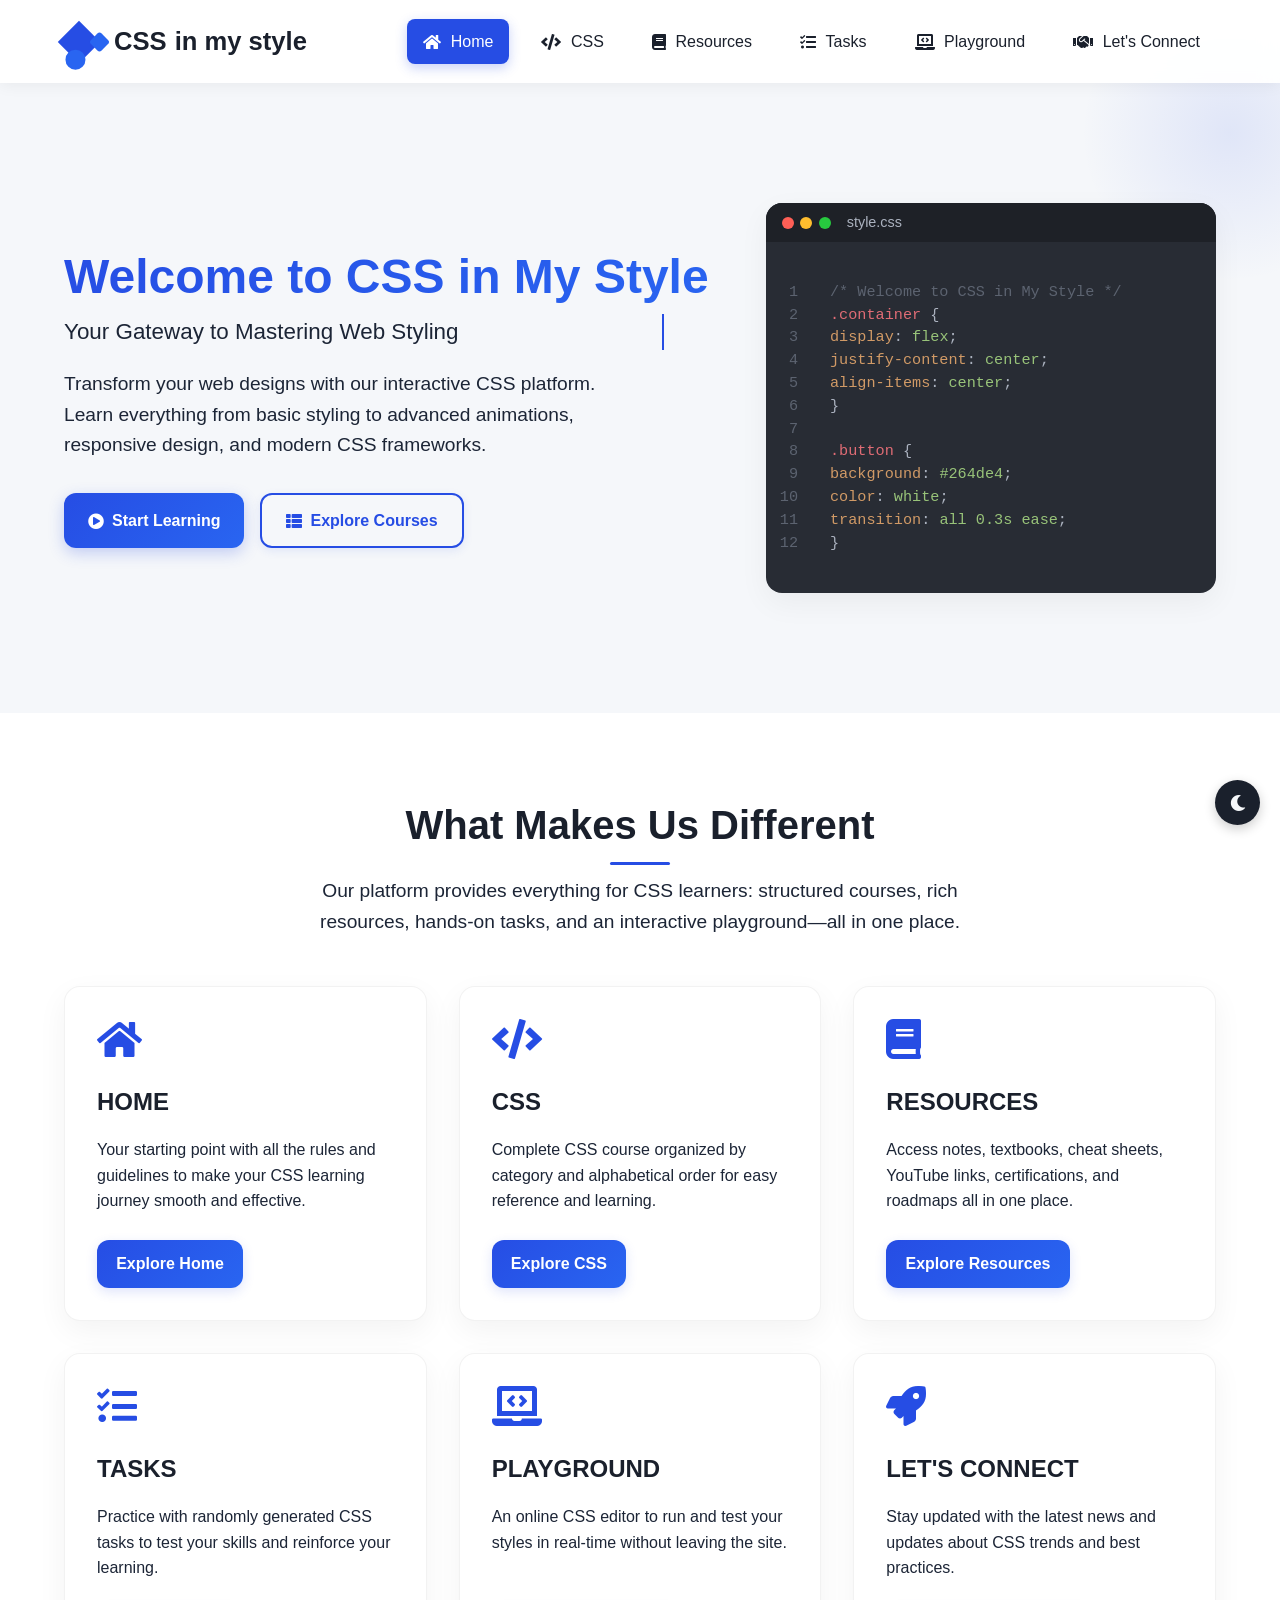
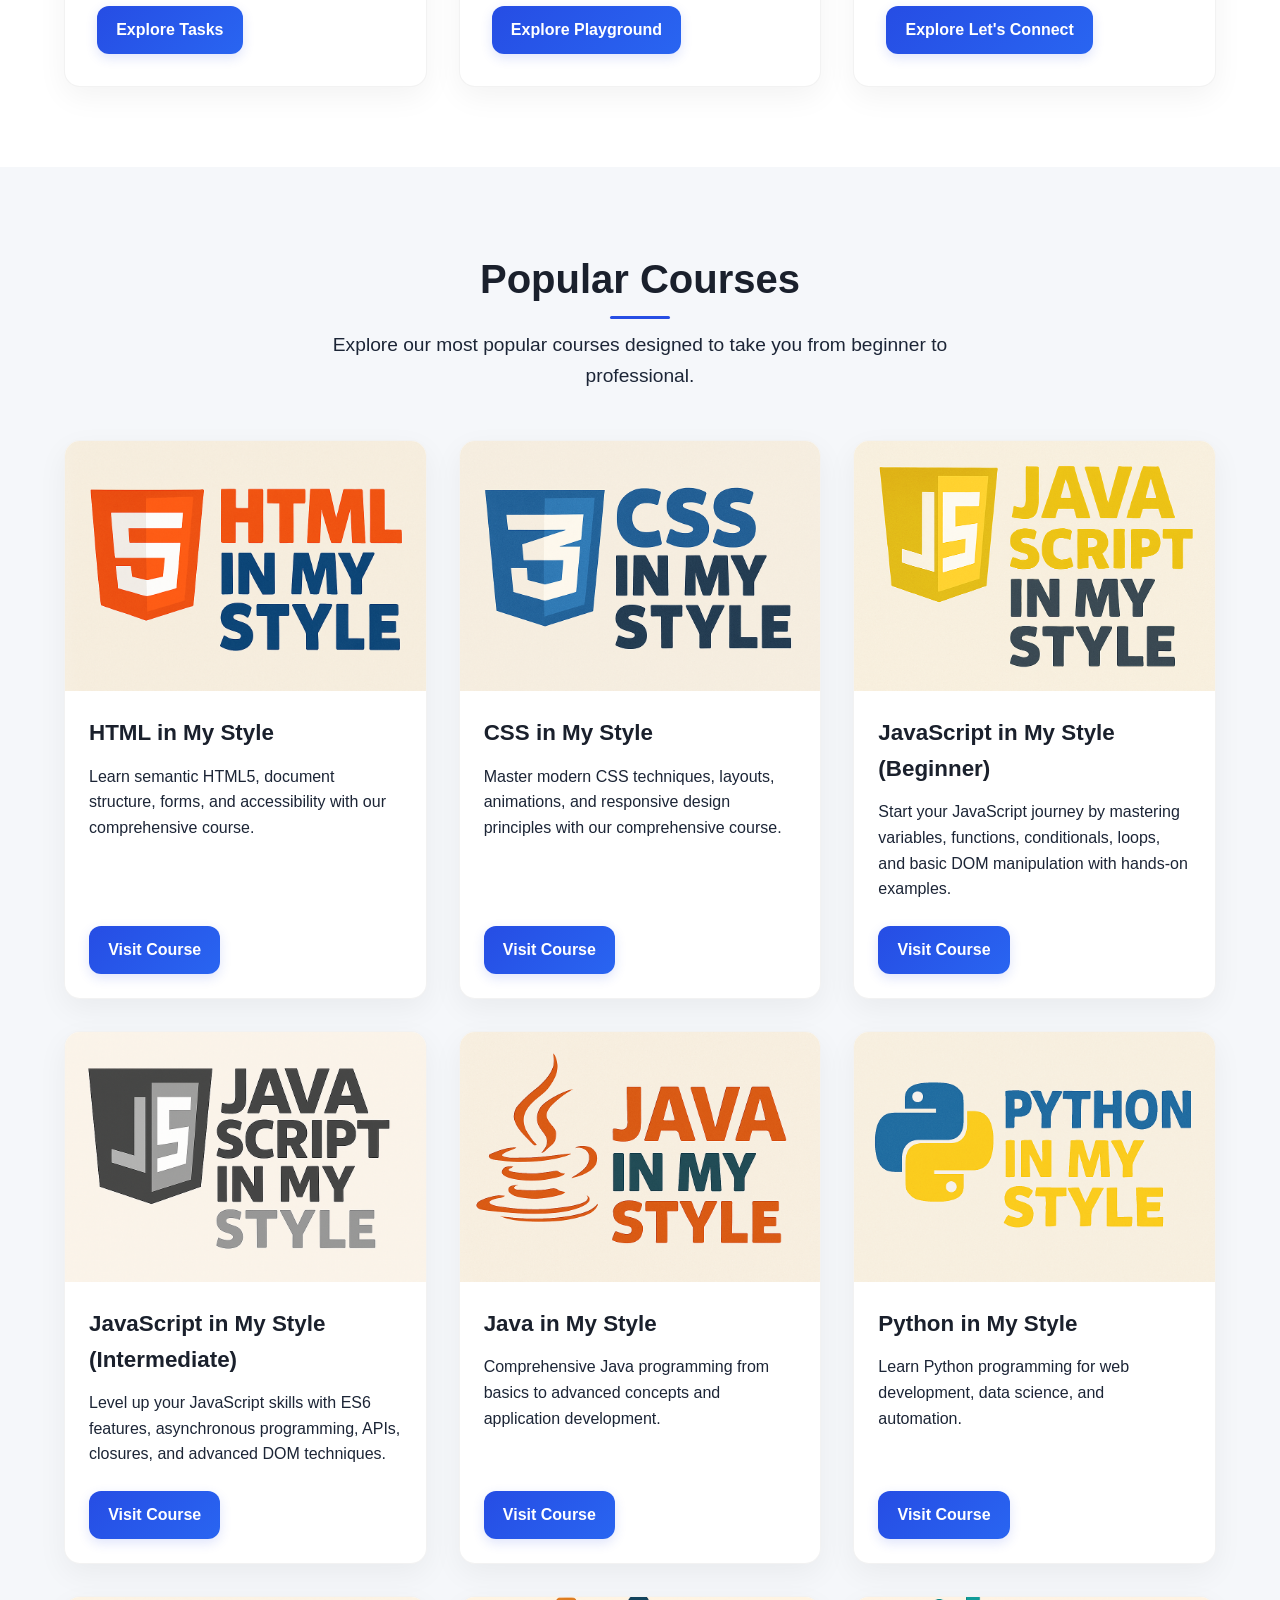
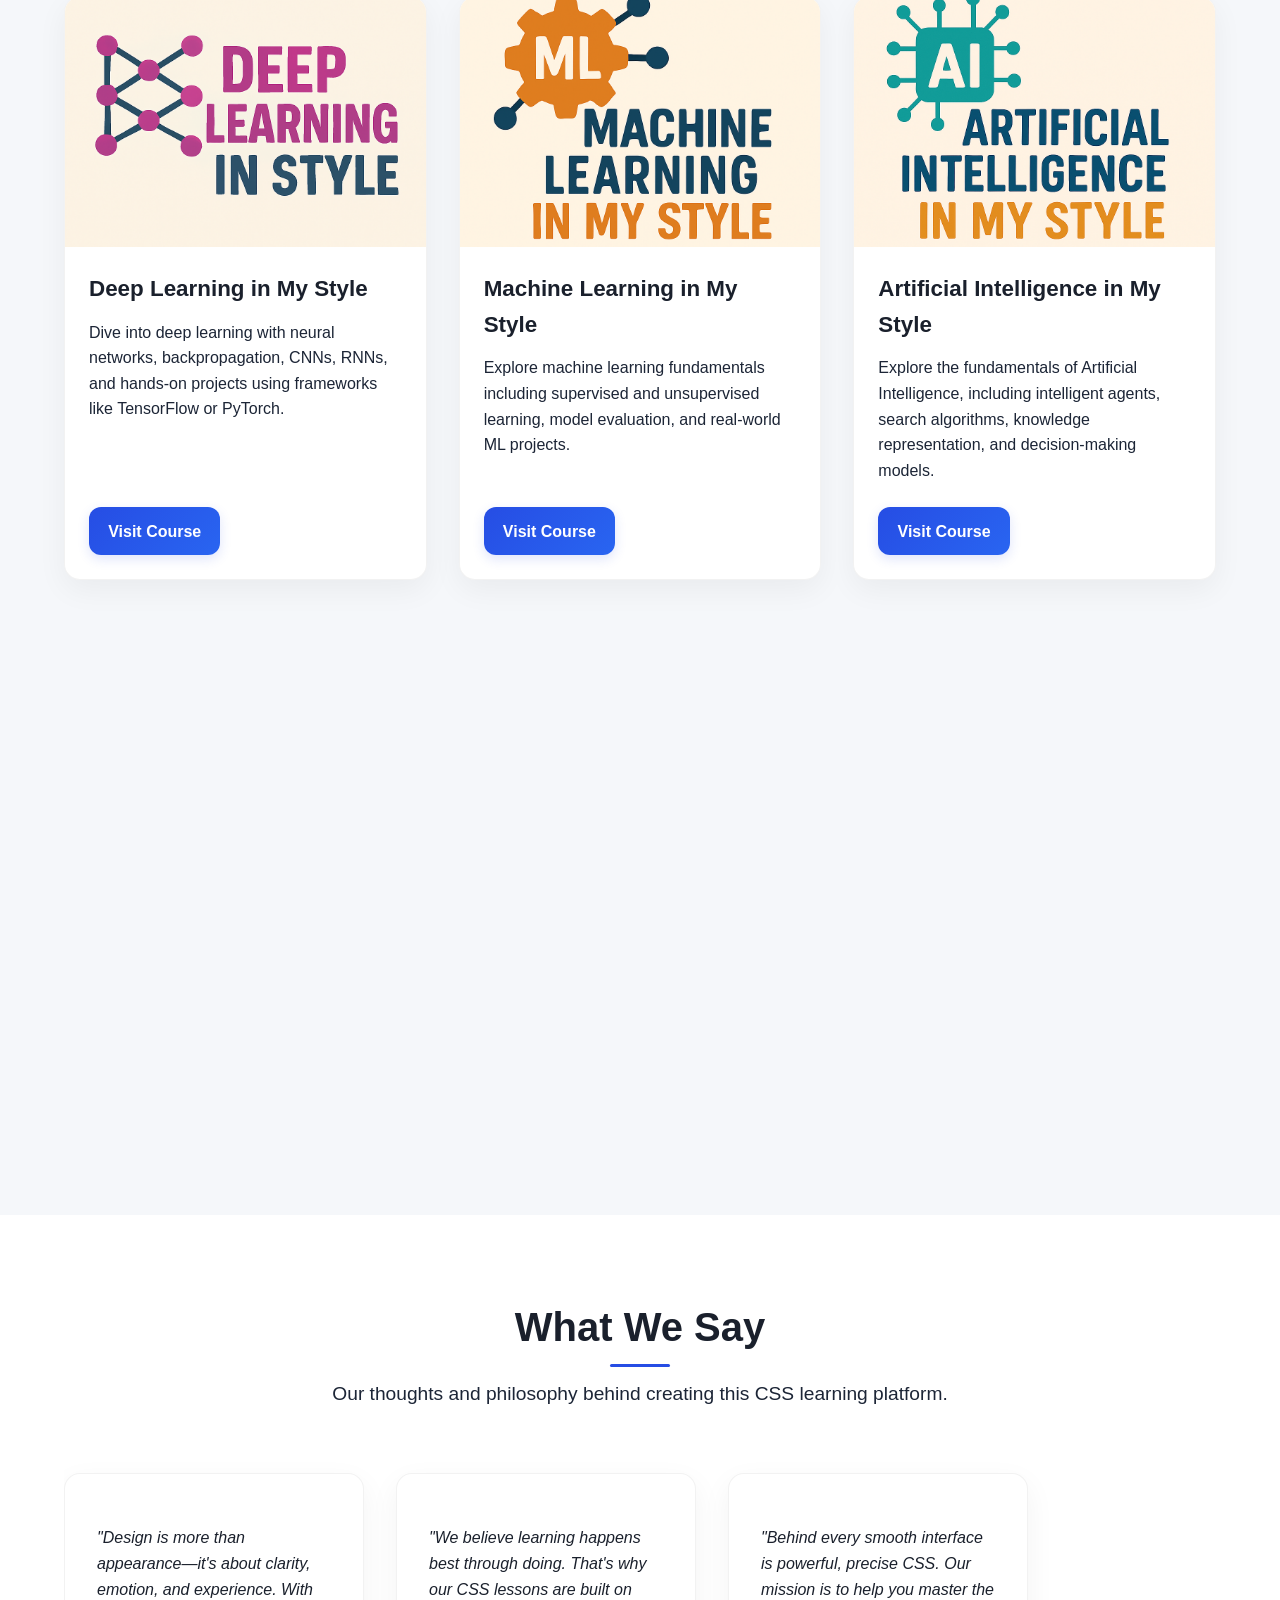
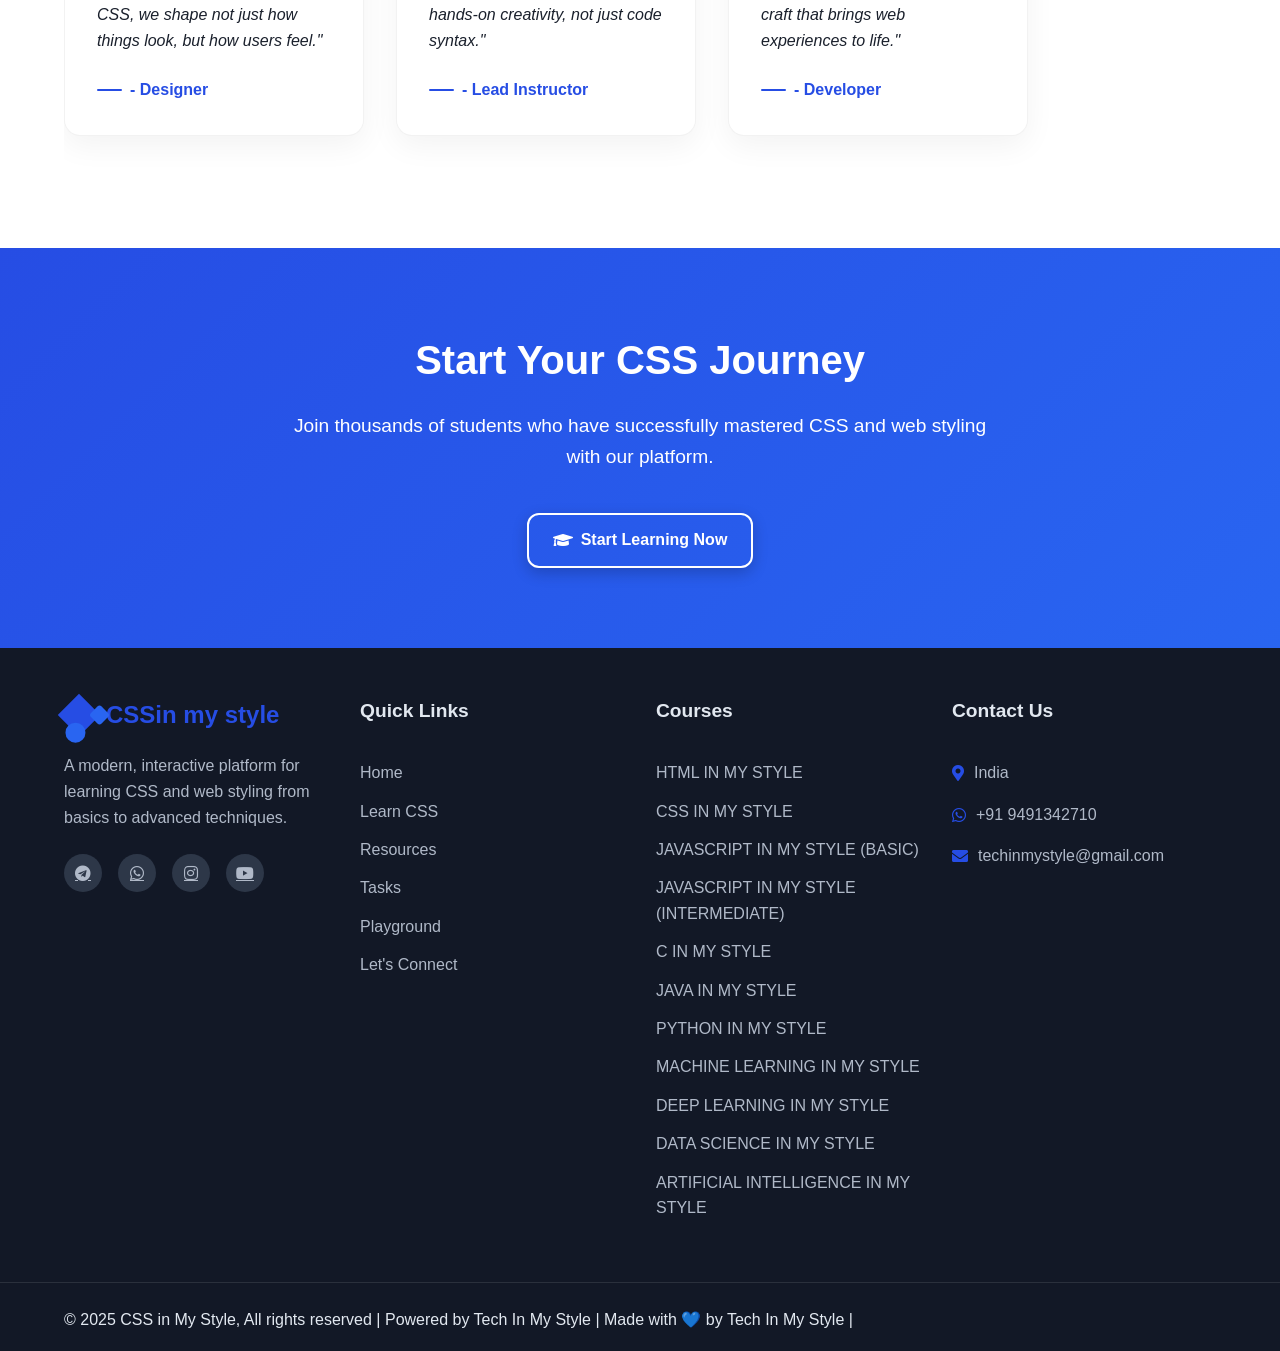
==== index.html @ c03f3cb4 "Add files via upload" ====
<!DOCTYPE html>
<html lang="en">
<head>
<meta charset="UTF-8">
<meta name="viewport" content="width=device-width, initial-scale=1.0">
<meta name="description" content="Learn CSS and web development with interactive courses and hands-on practice at CSS in My Style.">
<title>CSS in My Style</title>
<link rel="stylesheet" href="https://cdnjs.cloudflare.com/ajax/libs/font-awesome/5.15.4/css/all.min.css" integrity="sha512-1ycn6IcaQQ40/MKBW2W4Rhis/DbILU74C1vSrLJxCq57o941Ym01SwNsOMqvEBFlcgUa6xLiPY/NS5R+E6ztJQ==" crossorigin="anonymous" referrerpolicy="no-referrer">
<style>
/* CSS Variables */
:root {
--primary-color: #264de4;
--primary-dark: #1a39b5;
--secondary-color: #2965f1;
--light-bg: #F5F7FA;
--dark-bg: #121826;
--secondary-light: #FFFFFF;
--secondary-dark: #1C2536;
--light-text: #E2E8F0;
--dark-text: #1A202C;
--card-light: #FFFFFF;
--card-dark: #1C2536;
--gradient-primary: linear-gradient(135deg, #264de4, #2965f1);
--box-shadow-light: 0 10px 30px rgba(0, 0, 0, 0.05);
--box-shadow-dark: 0 10px 30px rgba(0, 0, 0, 0.2);
--border-radius-sm: 8px;
--border-radius-md: 12px;
--border-radius-lg: 16px;
--transition-fast: all 0.3s ease;
--transition-medium: all 0.5s ease;
}

* {
margin: 0;
padding: 0;
box-sizing: border-box;
}

html {
width: 100%;
overflow-x: hidden;
}

body {
font-family: 'Segoe UI', Tahoma, Geneva, Verdana, sans-serif;
margin: 0;
padding: 0;
background-color: var(--light-bg);
color: var(--dark-text);
transition: var(--transition-fast);
line-height: 1.6;
scroll-behavior: smooth;
min-width: 320px;
width: 100%;
max-width: 100vw;
overflow-x: hidden;
}

body.dark-theme {
background-color: var(--dark-bg);
color: var(--light-text);
}

/* Header Styles */
header {
background-color: rgba(255, 255, 255, 0.95);
backdrop-filter: blur(10px);
box-shadow: 0 2px 15px rgba(0, 0, 0, 0.06);
position: sticky;
top: 0;
z-index: 1000;
transition: var(--transition-fast);
width: 100%;
max-width: 100vw;
}

.dark-theme header {
background-color: rgba(18, 24, 38, 0.95);
box-shadow: 0 2px 15px rgba(0, 0, 0, 0.2);
}

.header-container {
display: flex;
justify-content: space-between;
align-items: center;
padding: 1.2rem 5%;
max-width: 1400px;
margin: 0 auto;
width: 100%;
box-sizing: border-box;
}

.logo {
display: flex;
align-items: center;
text-decoration: none;
color: var(--primary-color);
font-weight: bold;
font-size: 1.6rem;
transition: var(--transition-fast);
}

.logo:hover {
transform: scale(1.05);
}

.logo span {
margin-left: 0.5rem;
color: var(--dark-text);
transition: var(--transition-fast);
}

.dark-theme .logo span {
color: var(--light-text);
}

nav ul {
display: flex;
list-style: none;
margin: 0;
padding: 0;
gap: 1rem;
}

nav li a {
text-decoration: none;
color: var(--dark-text);
font-weight: 500;
padding: 0.6rem 1rem;
border-radius: var(--border-radius-sm);
transition: var(--transition-fast);
display: flex;
align-items: center;
gap: 0.6rem;
position: relative;
overflow: hidden;
}

nav li a::after {
content: '';
position: absolute;
bottom: 0;
left: 50%;
width: 0;
height: 2px;
background-color: var(--primary-color);
transition: var(--transition-fast);
transform: translateX(-50%);
}

.dark-theme nav li a {
color: var(--light-text);
}

nav li a:hover {
background-color: rgba(38, 77, 228, 0.08);
color: var(--primary-color);
transform: translateY(-2px);
}

nav li a:hover::after {
width: 70%;
}

nav li a.active {
background-color: var(--primary-color);
color: white;
box-shadow: 0 4px 12px rgba(38, 77, 228, 0.25);
}

nav li a.active::after {
width: 0;
}

/* Main Content Styles */
.main-content {
max-width: 1400px;
margin: 0 auto;
padding: 0 5%;
width: 100%;
box-sizing: border-box;
}

/* Hero Section */
.hero-section {
display: flex;
align-items: center;
justify-content: space-between;
padding: 4rem 5%;
min-height: 70vh;
position: relative;
overflow: visible;
max-width: 1400px;
margin: 0 auto;
width: 100%;
box-sizing: border-box;
}

.hero-section::before {
content: '';
position: absolute;
width: 300px;
height: 300px;
border-radius: 50%;
background: radial-gradient(circle, rgba(38, 77, 228, 0.1), transparent 70%);
top: -100px;
right: -100px;
z-index: -1;
}

.hero-content {
flex: 1;
padding-right: 1.5rem;
animation: fadeInUp 1s ease-out;
}

@keyframes fadeInUp {
from { opacity: 0; transform: translateY(30px); }
to { opacity: 1; transform: translateY(0); }
}

.hero-title {
font-size: 3rem;
margin-bottom: 0.5rem;
background: var(--gradient-primary);
-webkit-background-clip: text;
background-clip: text;
color: transparent;
font-weight: 800;
line-height: 1.2;
position: relative;
}

.hero-subtitle {
font-size: 1.4rem;
color: var(--secondary-dark);
margin-bottom: 1.2rem;
animation: typing 2s steps(30, end), blink-caret 0.75s step-end infinite;
white-space: nowrap;
overflow: hidden;
border-right: 2px solid var(--primary-color);
max-width: 600px;
}

.dark-theme .hero-subtitle {
color: #B0B9C8;
}

@keyframes typing {
from { width: 0; }
to { width: 100%; }
}

@keyframes blink-caret {
from, to { border-color: transparent; }
50% { border-color: var(--primary-color); }
}

.hero-description {
font-size: 1.2rem;
margin-bottom: 2rem;
color: var(--secondary-dark);
max-width: 550px;
}

.dark-theme .hero-description {
color: #B0B9C8;
}

.hero-buttons {
display: flex;
gap: 1rem;
margin-top: 2rem;
}

.btn {
padding: 0.8rem 1.5rem;
border: none;
border-radius: var(--border-radius-md);
font-weight: 600;
cursor: pointer;
transition: var(--transition-fast);
text-decoration: none;
display: inline-flex;
align-items: center;
gap: 0.5rem;
position: relative;
overflow: hidden;
z-index: 1;
}

.btn::after {
content: '';
position: absolute;
top: 0;
left: -100%;
width: 100%;
height: 100%;
background-color: rgba(255, 255, 255, 0.2);
transition: var(--transition-fast);
z-index: -1;
}

.btn:hover::after {
left: 0;
}

.btn-primary {
background: var(--gradient-primary);
color: white;
box-shadow: 0 5px 15px rgba(38, 77, 228, 0.25);
}

.btn-primary:hover {
transform: translateY(-4px);
box-shadow: 0 8px 20px rgba(38, 77, 228, 0.35);
}

.btn-outline {
background-color: transparent;
border: 2px solid var(--primary-color);
color: var(--primary-color);
box-shadow: 0 3px 10px rgba(38, 77, 228, 0.1);
}

.btn-outline:hover {
background-color: var(--primary-color);
color: white;
transform: translateY(-4px);
box-shadow: 0 8px 20px rgba(38, 77, 228, 0.25);
}

.code-display {
flex: 1;
max-width: 450px;
background: #282C34;
border-radius: var(--border-radius-lg);
box-shadow: var(--box-shadow-light);
overflow: hidden;
position: relative;
transition: var(--transition-medium);
transform: translateX(20px);
opacity: 0;
}

.code-display.visible {
transform: translateX(0);
opacity: 1;
}

.dark-theme .code-display {
box-shadow: var(--box-shadow-dark);
}

.code-header {
background: #1E2127;
padding: 0.5rem 1rem;
display: flex;
align-items: center;
gap: 1rem;
}

.code-dots {
display: flex;
gap: 0.4rem;
}

.code-dot {
width: 12px;
height: 12px;
border-radius: 50%;
}

.code-dot.red { background: #FF5F56; }
.code-dot.yellow { background: #FFBD2E; }
.code-dot.green { background: #27C93F; }

.code-filename {
color: #ABB2BF;
font-size: 0.9rem;
}

.code-content {
padding: 1rem;
font-family: 'Fira Code', 'Courier New', monospace;
font-size: 0.95rem;
color: #ABB2BF;
white-space: pre-wrap;
line-height: 1.5;
position: relative;
overflow-x: auto;
}

.code-content .line-number {
position: absolute;
left: 0;
width: 2.5rem;
text-align: right;
color: #5C6370;
padding-right: 0.5rem;
user-select: none;
}

.code-content pre {
margin-left: 3rem;
padding: 0;
}

.code-keyword { color: #C678DD; }
.code-tag { color: #E06C75; }
.code-attribute { color: #D19A66; }
.code-string { color: #98C379; }
.code-comment { color: #5C6370; }

/* Features Section */
.features-section {
padding: 5rem 0;
background-color: var(--secondary-light);
transition: var(--transition-fast);
position: relative;
overflow: hidden;
width: 100%;
}

.dark-theme .features-section {
background-color: var(--secondary-dark);
}

.section-title {
text-align: center;
font-size: 2.5rem;
margin-bottom: 1rem;
color: var(--dark-text);
transition: var(--transition-fast);
position: relative;
}

.section-title::after {
content: '';
position: absolute;
bottom: -8px;
left: 50%;
transform: translateX(-50%);
width: 60px;
height: 3px;
background-color: var(--primary-color);
border-radius: 2px;
}

.dark-theme .section-title {
color: var(--light-text);
}

.section-subtitle {
text-align: center;
font-size: 1.2rem;
max-width: 700px;
margin: 1.2rem auto 3rem;
color: var(--secondary-dark);
transition: var(--transition-fast);
}

.dark-theme .section-subtitle {
color: #B0B9C8;
}

.features-grid {
display: grid;
grid-template-columns: repeat(auto-fit, minmax(280px, 1fr));
gap: 2rem;
margin-top: 2.5rem;
}

.feature-card {
background-color: var(--card-light);
border-radius: var(--border-radius-lg);
padding: 2rem;
box-shadow: var(--box-shadow-light);
transition: var(--transition-medium);
height: 100%;
display: flex;
flex-direction: column;
position: relative;
border: 1px solid rgba(0, 0, 0, 0.05);
}

.dark-theme .feature-card {
background-color: var(--card-dark);
box-shadow: var(--box-shadow-dark);
border: 1px solid rgba(255, 255, 255, 0.05);
}

.feature-card:hover {
transform: translateY(-10px);
box-shadow: 0 15px 35px rgba(0, 0, 0, 0.1);
}

.dark-theme .feature-card:hover {
box-shadow: 0 15px 35px rgba(0, 0, 0, 0.3);
}

.feature-icon {
font-size: 2.5rem;
color: var(--primary-color);
margin-bottom: 1.5rem;
transition: var(--transition-fast);
}

.feature-card:hover .feature-icon {
transform: scale(1.1);
}

.feature-title {
font-size: 1.5rem;
margin-bottom: 1rem;
color: var(--dark-text);
transition: var(--transition-fast);
}

.dark-theme .feature-title {
color: var(--light-text);
}

.feature-description {
color: var(--secondary-dark);
line-height: 1.6;
flex-grow: 1;
transition: var(--transition-fast);
}

.dark-theme .feature-description {
color: #B0B9C8;
}

/* Courses Section */
.courses-section {
padding: 5rem 0;
position: relative;
overflow: hidden;
width: 100%;
}

.courses-grid {
display: grid;
grid-template-columns: repeat(auto-fit, minmax(280px, 1fr));
gap: 2rem;
margin-top: 2.5rem;
}

.course-card {
background-color: var(--card-light);
border-radius: var(--border-radius-lg);
overflow: hidden;
box-shadow: var(--box-shadow-light);
transition: var(--transition-medium);
height: 100%;
display: flex;
flex-direction: column;
opacity: 0;
transform: translateY(20px);
border: 1px solid rgba(0, 0, 0, 0.05);
cursor: pointer;
position: relative;
}

.dark-theme .course-card {
background-color: var(--card-dark);
box-shadow: var(--box-shadow-dark);
border: 1px solid rgba(255, 255, 255, 0.05);
}

.course-card.animate {
animation: fadeUpIn 0.8s forwards;
}

@keyframes fadeUpIn {
to { opacity: 1; transform: translateY(0); }
}

.course-card:hover {
transform: translateY(-10px) scale(1.02);
box-shadow: 0 15px 35px rgba(0, 0, 0, 0.1);
}

.dark-theme .course-card:hover {
box-shadow: 0 15px 35px rgba(0, 0, 0, 0.3);
}

.course-image {
width: 100%;
height: 250px;
object-fit: cover;
transition: var(--transition-medium);
}

.course-card:hover .course-image {
transform: scale(1.05);
}

.course-content {
padding: 1.5rem;
flex-grow: 1;
display: flex;
flex-direction: column;
position: relative;
}

.course-title {
font-size: 1.4rem;
margin-bottom: 0.8rem;
color: var(--dark-text);
transition: var(--transition-fast);
}

.dark-theme .course-title {
color: var(--light-text);
}

.course-description {
color: var(--secondary-dark);
line-height: 1.6;
margin-bottom: 1.5rem;
flex-grow: 1;
transition: var(--transition-fast);
}

.dark-theme .course-description {
color: #B0B9C8;
}

.course-link {
align-self: flex-start;
margin-top: auto;
padding: 0.7rem 1.2rem;
border-radius: var(--border-radius-md);
transition: var(--transition-fast);
box-shadow: 0 4px 12px rgba(38, 77, 228, 0.15);
}

.course-card:hover .course-link {
box-shadow: 0 6px 15px rgba(38, 77, 228, 0.25);
}

/* Testimonials Section */
.testimonials-section {
padding: 5rem 0;
background-color: var(--secondary-light);
overflow: hidden;
position: relative;
transition: var(--transition-fast);
width: 100%;
}

.dark-theme .testimonials-section {
background-color: var(--secondary-dark);
}

.testimonials-slider {
display: flex;
overflow-x: auto;
scroll-snap-type: x mandatory;
scroll-behavior: smooth;
-webkit-overflow-scrolling: touch;
gap: 2rem;
padding: 1rem 0 2rem;
margin-top: 2.5rem;
scrollbar-width: none;
-ms-overflow-style: none;
}

.testimonials-slider::-webkit-scrollbar {
display: none;
}

.testimonial-card {
scroll-snap-align: start;
min-width: 300px;
max-width: 300px;
background-color: var(--card-light);
border-radius: var(--border-radius-lg);
padding: 2rem;
box-shadow: var(--box-shadow-light);
transition: var(--transition-medium);
display: flex;
flex-direction: column;
position: relative;
border: 1px solid rgba(0, 0, 0, 0.05);
}

.dark-theme .testimonial-card {
background-color: var(--card-dark);
box-shadow: var(--box-shadow-dark);
border: 1px solid rgba(255, 255, 255, 0.05);
}

.testimonial-card:hover {
transform: translateY(-8px);
box-shadow: 0 12px 25px rgba(0, 0, 0, 0.1);
}

.dark-theme .testimonial-card:hover {
box-shadow: 0 12px 25px rgba(0, 0, 0, 0.3);
}

.testimonial-text {
font-style: italic;
margin-bottom: 1.5rem;
line-height: 1.6;
color: var(--dark-text);
transition: var(--transition-fast);
padding-top: 1.2rem;
}

.dark-theme .testimonial-text {
color: var(--light-text);
}

.testimonial-author {
font-weight: 600;
color: var(--primary-color);
display: flex;
align-items: center;
margin-top: auto;
}

.testimonial-author::before {
content: '';
display: inline-block;
width: 25px;
height: 2px;
background-color: var(--primary-color);
margin-right: 8px;
border-radius: 1px;
}

/* CTA Section */
.cta-section {
padding: 5rem 0;
text-align: center;
background: var(--gradient-primary);
color: white;
position: relative;
overflow: hidden;
width: 100%;
}

.cta-title {
font-size: 2.5rem;
margin-bottom: 1.2rem;
position: relative;
z-index: 2;
}

.cta-description {
font-size: 1.2rem;
max-width: 700px;
margin: 0 auto 2.5rem;
line-height: 1.6;
position: relative;
z-index: 2;
}

.cta-section .btn-outline {
background-color: transparent;
border: 2px solid white;
color: white;
position: relative;
z-index: 2;
box-shadow: 0 5px 15px rgba(0, 0, 0, 0.2);
}

.cta-section .btn-outline:hover {
background-color: white;
color: var(--primary-color);
transform: translateY(-4px);
box-shadow: 0 8px 20px rgba(0, 0, 0, 0.3);
}

/* Footer Styles */
footer {
background-color: var(--dark-bg);
color: var(--light-text);
padding: 3rem 0 1.2rem;
transition: var(--transition-fast);
position: relative;
overflow: hidden;
width: 100%;
}

.footer-container {
max-width: 1400px;
margin: 0 auto;
padding: 0 5%;
display: grid;
grid-template-columns: repeat(auto-fit, minmax(220px, 1fr));
gap: 2rem;
box-sizing: border-box;
}

.footer-logo {
display: flex;
align-items: center;
color: var(--primary-color);
font-weight: bold;
font-size: 1.5rem;
margin-bottom: 1.2rem;
transition: var(--transition-fast);
}

.footer-logo:hover {
transform: scale(1.05);
}

.footer-description {
margin-bottom: 1.5rem;
line-height: 1.6;
color: #B0B9C8;
}

.social-icons {
display: flex;
gap: 1rem;
margin-top: 1.2rem;
}

.social-icons a {
display: flex;
align-items: center;
justify-content: center;
width: 38px;
height: 38px;
border-radius: 50%;
background-color: #2D3748;
color: #B0B9C8;
transition: var(--transition-fast);
position: relative;
overflow: hidden;
}

.social-icons a:hover {
color: white;
background-color: var(--primary-color);
transform: translateY(-5px);
box-shadow: 0 5px 15px rgba(38, 77, 228, 0.3);
}

.footer-heading {
color: var(--light-text);
margin-bottom: 1.5rem;
font-size: 1.2rem;
padding-bottom: 0.6rem;
}

.footer-links {
list-style: none;
padding: 0;
margin: 0;
}

.footer-links li {
margin-bottom: 0.8rem;
transition: var(--transition-fast);
}

.footer-links a {
color: #B0B9C8;
text-decoration: none;
transition: var(--transition-fast);
}

.footer-links a:hover {
color: var(--primary-color);
padding-left: 8px;
}

.contact-info {
display: flex;
align-items: center;
margin-bottom: 1rem;
color: #B0B9C8;
transition: var(--transition-fast);
}

.contact-info i {
margin-right: 10px;
color: var(--primary-color);
font-size: 1rem;
}

.footer-bottom {
margin-top: 3rem;
padding-top: 1.5rem;
border-top: 1px solid rgba(255, 255, 255, 0.1);
display: flex;
justify-content: space-between;
flex-wrap: wrap;
max-width: 1400px;
margin-left: auto;
margin-right: auto;
padding-left: 5%;
padding-right: 5%;
box-sizing: border-box;
}

.footer-bottom-links {
display: flex;
gap: 1.5rem;
}

.footer-bottom-links a {
color: #B0B9C8;
text-decoration: none;
transition: var(--transition-fast);
}

.footer-bottom-links a:hover {
color: var(--primary-color);
}

.back-to-top {
position: fixed;
bottom: 20px;
right: 20px;
width: 45px;
height: 45px;
background-color: var(--primary-color);
color: white;
border-radius: 50%;
display: flex;
align-items: center;
justify-content: center;
text-decoration: none;
box-shadow: 0 4px 12px rgba(38, 77, 228, 0.3);
transition: var(--transition-fast);
opacity: 0;
z-index: 99;
}

.back-to-top:hover {
transform: translateY(-6px);
background-color: var(--primary-dark);
}

.theme-switch {
position: fixed;
bottom: 75px;
right: 20px;
width: 45px;
height: 45px;
background-color: var(--dark-text);
color: var(--light-bg);
border-radius: 50%;
display: flex;
align-items: center;
justify-content: center;
cursor: pointer;
box-shadow: 0 4px 12px rgba(0, 0, 0, 0.2);
transition: var(--transition-fast);
z-index: 99;
}

.dark-theme .theme-switch {
background-color: var(--light-bg);
color: var(--dark-text);
}

.theme-switch:hover {
transform: translateY(-6px) rotate(360deg);
}

/* CSS Logo Animation */
.css-logo {
position: relative;
display: flex;
align-items: center;
font-weight: bold;
animation: logoFade 1.5s ease-in-out;
}

@keyframes logoFade {
0% { opacity: 0; transform: scale(0.8); }
100% { opacity: 1; transform: scale(1); }
}

.css-logo-shape {
position: relative;
width: 30px;
height: 30px;
background: var(--primary-color);
transform: rotate(45deg);
margin-right: 12px;
transition: transform 0.5s ease;
}

.logo:hover .css-logo-shape {
transform: rotate(135deg);
}

.css-logo-shape::before,
.css-logo-shape::after {
content: '';
position: absolute;
background: var(--secondary-color);
}

.css-logo-shape::before {
width: 20px;
height: 20px;
bottom: -10px;
left: 15px;
border-radius: 50%;
animation: moveAround 3s infinite alternate;
}

.css-logo-shape::after {
width: 15px;
height: 15px;
top: -7px;
right: -7px;
border-radius: 3px;
animation: pulse 2s infinite;
}

@keyframes moveAround {
0% { transform: translateY(0); }
100% { transform: translateY(-5px); }
}

@keyframes pulse {
0% { transform: scale(1); }
50% { transform: scale(1.2); }
100% { transform: scale(1); }
}

/* Loading Animation */
.loading-container {
position: fixed;
top: 0;
left: 0;
width: 100%;
height: 100%;
background-color: var(--light-bg);
display: flex;
justify-content: center;
align-items: center;
z-index: 9999;
transition: opacity 0.5s ease, visibility 0.5s ease;
}

.dark-theme .loading-container {
background-color: var(--dark-bg);
}

.loading-spinner {
width: 60px;
height: 60px;
border-radius: 50%;
border: 4px solid rgba(38, 77, 228, 0.1);
border-top-color: var(--primary-color);
animation: spin 1s infinite linear;
}

@keyframes spin {
0% { transform: rotate(0deg); }
100% { transform: rotate(360deg); }
}

.loading-container.hidden {
opacity: 0;
visibility: hidden;
}

/* Responsive Design */
@media (max-width: 1200px) {
.hero-title { font-size: 2.5rem; }
.hero-section { padding: 3rem 5%; }
.code-display { max-width: 400px; }
}

@media (max-width: 992px) {
.hero-section { 
flex-direction: column; 
padding: 3rem 5%;
}
.hero-content { 
padding-right: 0; 
margin-bottom: 2rem; 
text-align: center; 
}
.hero-buttons { 
justify-content: center; 
flex-wrap: wrap; 
}
.hero-title::after { 
left: 50%; 
transform: translateX(-50%); 
}
.hero-description { 
margin-left: auto; 
margin-right: auto; 
}
.code-display { max-width: 100%; }
.features-grid, .courses-grid { 
grid-template-columns: repeat(auto-fit, minmax(260px, 1fr)); 
}
}

@media (max-width: 768px) {
html, body {
max-width: 100vw;
overflow-x: hidden;
}

.header-container { 
flex-direction: column; 
padding: 1rem 3%;
}
.logo { 
margin-bottom: 1rem; 
font-size: 1.4rem; 
}
nav ul { 
flex-wrap: wrap; 
justify-content: center; 
gap: 0.6rem; 
}
nav li a { 
padding: 0.5rem 0.8rem; 
font-size: 0.9rem; 
}
.section-title { font-size: 2rem; }
.section-subtitle { 
font-size: 1rem; 
margin-bottom: 2rem; 
}
.features-grid, .courses-grid { 
grid-template-columns: 1fr; 
}
.testimonial-card { 
min-width: 260px; 
max-width: 260px; 
padding: 1.5rem; 
}
.footer-container { 
grid-template-columns: 1fr; 
padding: 0 3%;
}
.footer-bottom { 
flex-direction: column; 
text-align: center; 
gap: 1.2rem; 
padding-left: 3%;
padding-right: 3%;
}
.footer-bottom-links { justify-content: center; }
.hero-section { padding: 3rem 3%; }
.main-content { padding: 0 3%; }

/* Mobile positioning - move buttons into black area */
.theme-switch {
right: 15px;
bottom: 85px;
}

.back-to-top {
right: 15px;
bottom: 25px;
}
}

@media (max-width: 576px) {
html, body {
max-width: 100vw;
overflow-x: hidden;
}

.hero-title { font-size: 1.8rem; }
.hero-subtitle { font-size: 1.2rem; }
.hero-description { font-size: 1rem; }
.hero-buttons { 
flex-direction: column; 
width: 100%; 
gap: 0.8rem; 
}
.btn { 
width: 100%; 
text-align: center; 
justify-content: center; 
}
.section-title { font-size: 1.8rem; }
.section-subtitle { font-size: 0.9rem; }
.cta-title { font-size: 2rem; }
.cta-description { font-size: 1rem; }
.code-content { font-size: 0.85rem; }
.features-section, .courses-section, .testimonials-section, .cta-section { 
padding: 3rem 0; 
}
.hero-section { padding: 2rem 3%; }
.main-content { padding: 0 3%; }
.header-container { padding: 1rem 3%; }
.footer-container { padding: 0 3%; }
.footer-bottom { 
padding-left: 3%;
padding-right: 3%;
}

/* Mobile positioning - move buttons further into black area */
.theme-switch {
right: 10px;
bottom: 80px;
width: 40px;
height: 40px;
}

.back-to-top {
right: 10px;
bottom: 20px;
width: 40px;
height: 40px;
}
}

/* Extra small devices - ensure no horizontal overflow */
@media (max-width: 375px) {
.header-container { padding: 1rem 2%; }
.hero-section { padding: 2rem 2%; }
.main-content { padding: 0 2%; }
.footer-container { padding: 0 2%; }
.footer-bottom { 
padding-left: 2%;
padding-right: 2%;
}

.theme-switch {
right: 8px;
bottom: 75px;
}

.back-to-top {
right: 8px;
bottom: 18px;
}
}

/* Custom Scrollbar */
::-webkit-scrollbar {
width: 8px;
}

::-webkit-scrollbar-track {
background: var(--secondary-light);
}

.dark-theme ::-webkit-scrollbar-track {
background: var(--secondary-dark);
}

::-webkit-scrollbar-thumb {
background: var(--primary-color);
border-radius: 4px;
}

::-webkit-scrollbar-thumb:hover {
background: var(--primary-dark);
}
</style>
</head>
<body>
<div class="loading-container">
<div class="loading-spinner"></div>
</div>
<header role="banner">
<div class="header-container">
<a href="#" class="logo" aria-label="CSS in My Style Homepage">
<div class="css-logo">
<div class="css-logo-shape"></div>
</div>
<span>CSS</span>
<span>in my style</span>
</a>
<nav role="navigation" aria-label="Main navigation">
<ul>
<li><a href="#" class="active" aria-current="page"><i class="fas fa-home"></i> Home</a></li>
<li><a href="css_index.html"><i class="fas fa-code"></i> CSS</a></li>
<li><a href="css-resources.html"><i class="fas fa-book"></i> Resources</a></li>
<li><a href="tasks-css.html"><i class="fas fa-tasks"></i> Tasks</a></li>
<li><a href="COMPILER-CSS.html"><i class="fas fa-laptop-code"></i> Playground</a></li>
<li><a href="none-css.html"><i class="fas fa-handshake"></i> Let's Connect</a></li>
</ul>
</nav>
</div>
</header>

<main>
<!-- Hero Section -->
<section class="hero-section" role="region" aria-labelledby="hero-title">
<div class="hero-content">
<h1 class="hero-title" id="hero-title">Welcome to CSS in My Style</h1>
<div class="hero-subtitle">Your Gateway to Mastering Web Styling</div>
<p class="hero-description">
Transform your web designs with our interactive CSS platform. Learn everything from basic styling to advanced animations, responsive design, and modern CSS frameworks.
</p>
<div class="hero-buttons">
<a href="css_index.html" class="btn btn-primary"><i class="fas fa-play-circle"></i> Start Learning</a>
<a href="#courses" class="btn btn-outline"><i class="fas fa-th-list"></i> Explore Courses</a>
</div>
</div>
<div class="code-display">
<div class="code-header">
<div class="code-dots">
<span class="code-dot red"></span>
<span class="code-dot yellow"></span>
<span class="code-dot green"></span>
</div>
<div class="code-filename">style.css</div>
</div>
<div class="code-content">
<pre><span class="line-number">1<br>2<br>3<br>4<br>5<br>6<br>7<br>8<br>9<br>10<br>11<br>12<br></span><span class="code-comment">/* Welcome to CSS in My Style */</span>
<span class="code-tag">.container</span> {
<span class="code-attribute">display</span>: <span class="code-string">flex</span>;
<span class="code-attribute">justify-content</span>: <span class="code-string">center</span>;
<span class="code-attribute">align-items</span>: <span class="code-string">center</span>;
}

<span class="code-tag">.button</span> {
<span class="code-attribute">background</span>: <span class="code-string">#264de4</span>;
<span class="code-attribute">color</span>: <span class="code-string">white</span>;
<span class="code-attribute">transition</span>: <span class="code-string">all 0.3s ease</span>;
}</pre>
</div>
</div>
</section>

<!-- Features Section -->
<section class="features-section" role="region" aria-labelledby="features-title">
<div class="main-content">
<h2 class="section-title" id="features-title">What Makes Us Different</h2>
<p class="section-subtitle">
Our platform provides everything for CSS learners: structured courses, rich resources, hands-on tasks, and an interactive playground—all in one place.
</p>
<div class="features-grid">
<div class="feature-card">
<i class="fas fa-home feature-icon"></i>
<h3 class="feature-title">HOME</h3>
<p class="feature-description">
Your starting point with all the rules and guidelines to make your CSS learning journey smooth and effective.
</p><br>
<a href="" class="btn btn-primary course-link">Explore Home</a>
</div>
<div class="feature-card">
<i class="fas fa-code feature-icon"></i>
<h3 class="feature-title">CSS</h3>
<p class="feature-description">
Complete CSS course organized by category and alphabetical order for easy reference and learning.
</p><br>
<a href="css_index.html" class="btn btn-primary course-link">Explore CSS</a>
</div>
<div class="feature-card">
<i class="fas fa-book feature-icon"></i>
<h3 class="feature-title">RESOURCES</h3>
<p class="feature-description">
Access notes, textbooks, cheat sheets, YouTube links, certifications, and roadmaps all in one place.
</p><br>
<a href="css-resources.html" class="btn btn-primary course-link">Explore Resources</a>
</div>
<div class="feature-card">
<i class="fas fa-tasks feature-icon"></i>
<h3 class="feature-title">TASKS</h3>
<p class="feature-description">
Practice with randomly generated CSS tasks to test your skills and reinforce your learning.
</p><br>
<a href="tasks-css.html" class="btn btn-primary course-link">Explore Tasks</a>
</div>
<div class="feature-card">
<i class="fas fa-laptop-code feature-icon"></i>
<h3 class="feature-title">PLAYGROUND</h3>
<p class="feature-description">
An online CSS editor to run and test your styles in real-time without leaving the site.
</p><br>
<a href="COMPILER-CSS.html" class="btn btn-primary course-link">Explore Playground</a>
</div>
<div class="feature-card">
<i class="fas fa-rocket feature-icon"></i>
<h3 class="feature-title">LET'S CONNECT</h3>
<p class="feature-description">
Stay updated with the latest news and updates about CSS trends and best practices.
</p><br>
<a href="none-css.html" class="btn btn-primary course-link">Explore Let's Connect</a>
</div>
</div>
</div>
</section>

<!-- Popular Courses Section -->
<section class="courses-section" id="courses" role="region" aria-labelledby="courses-title">
<div class="main-content">
<h2 class="section-title" id="courses-title">Popular Courses</h2>
<p class="section-subtitle">
Explore our most popular courses designed to take you from beginner to professional.
</p>
<div class="courses-grid">
<div class="course-card" onclick="window.location.href='html_index.html'" role="button" tabindex="0" aria-label="HTML Course">
<img src="img/HTML.png" alt="HTML Course" class="course-image" loading="lazy">
<div class="course-content">
<h3 class="course-title">HTML in My Style</h3>
<p class="course-description">
Learn semantic HTML5, document structure, forms, and accessibility with our comprehensive course.
</p>
<a href="/HTML IN MY STYLE/index.html" class="btn btn-primary course-link">Visit Course</a>
</div>
</div>
<div class="course-card" onclick="window.location.href='css_index.html'" role="button" tabindex="0" aria-label="CSS Course">
<img src="img/CSS.png" alt="CSS Course" class="course-image" loading="lazy">
<div class="course-content">
<h3 class="course-title">CSS in My Style</h3>
<p class="course-description">
Master modern CSS techniques, layouts, animations, and responsive design principles with our comprehensive course.
</p>
<a href="/CSS IN MY STYLE/index.html" class="btn btn-primary course-link">Visit Course</a>
</div>
</div>
<div class="course-card" onclick="window.location.href='javascript_beginner.html'" role="button" tabindex="0" aria-label="JavaScript Course">
<img src="img/JS-BEGINNERS.png" alt="JavaScript Course" class="course-image" loading="lazy">
<div class="course-content">
<h3 class="course-title">JavaScript in My Style<br>(Beginner)</h3>
<p class="course-description">
Start your JavaScript journey by mastering variables, functions, conditionals, loops, and basic DOM manipulation with hands-on examples.
</p>
<a href="/JAVASCRIPT IN MY STYLE - BASIC/index.html" class="btn btn-primary course-link">Visit Course</a>
</div>
</div>
<div class="course-card" onclick="window.location.href='javascript_intermediate.html'" role="button" tabindex="0" aria-label="JavaScript Course">
<img src="img/JS-INTERMEDIATE.png" alt="JavaScript Course" class="course-image" loading="lazy">
<div class="course-content">
<h3 class="course-title">JavaScript in My Style<br>(Intermediate)</h3>
<p class="course-description">
Level up your JavaScript skills with ES6 features, asynchronous programming, APIs, closures, and advanced DOM techniques.
</p>
<a href="/JAVASCRIPT IN MY STYLE - INTERMEDIATE/index.html" class="btn btn-primary course-link">Visit Course</a>
</div>
</div>
<div class="course-card" onclick="window.location.href='java_index.html'" role="button" tabindex="0" aria-label="Java Course">
<img src="img/JAVA.png" alt="Java Course" class="course-image" loading="lazy">
<div class="course-content">
<h3 class="course-title">Java in My Style</h3>
<p class="course-description">
Comprehensive Java programming from basics to advanced concepts and application development.
</p>
<a href="/JAVA IN MY STYLE/index.html" class="btn btn-primary course-link">Visit Course</a>
</div>
</div>
<div class="course-card" onclick="window.location.href='python_index.html'" role="button" tabindex="0" aria-label="Python Course">
<img src="img/PYTHON.png" alt="Python Course" class="course-image" loading="lazy">
<div class="course-content">
<h3 class="course-title">Python in My Style</h3>
<p class="course-description">
Learn Python programming for web development, data science, and automation.
</p>
<a href="/PYTHON IN MY STYLE/index.html" class="btn btn-primary course-link">Visit Course</a>
</div>
</div>
<div class="course-card" onclick="window.location.href='deep_learning_index.html'" role="button" tabindex="0" aria-label="Deep-Learning Course">
<img src="img/DL.png" alt="Deep-Learning Course" class="course-image" loading="lazy">
<div class="course-content">
<h3 class="course-title">Deep Learning in My Style</h3>
<p class="course-description">
Dive into deep learning with neural networks, backpropagation, CNNs, RNNs, and hands-on projects using frameworks like TensorFlow or PyTorch.
</p>
<a href="/DL IN MY STYLE/index.html" class="btn btn-primary course-link">Visit Course</a>
</div>
</div>
<div class="course-card" onclick="window.location.href='machine_learning_index.html'" role="button" tabindex="0" aria-label="Machine-Learning Course">
<img src="img/ML.png" alt="Machine-Learning Course" class="course-image" loading="lazy">
<div class="course-content">
<h3 class="course-title">Machine Learning in My Style</h3>
<p class="course-description">
Explore machine learning fundamentals including supervised and unsupervised learning, model evaluation, and real-world ML projects.
</p>
<a href="/ML IN MY STYLE/index.html" class="btn btn-primary course-link">Visit Course</a>
</div>
</div>
<div class="course-card" onclick="window.location.href='ai_index.html'" role="button" tabindex="0" aria-label="Artificial-Intelligence Course">
<img src="img/AI.png" alt="Artificial-Intelligence Course" class="course-image" loading="lazy">
<div class="course-content">
<h3 class="course-title">Artificial Intelligence in My Style</h3>
<p class="course-description">
Explore the fundamentals of Artificial Intelligence, including intelligent agents, search algorithms, knowledge representation, and decision-making models.
</p>
<a href="/AI IN MY STYLE/index.html" class="btn btn-primary course-link">Visit Course</a>
</div>
</div>
<div class="course-card" onclick="window.location.href='data_science_index.html'" role="button" tabindex="0" aria-label="Data-Science Course">
<img src="img/DSC.png" alt="Data-Science Course" class="course-image" loading="lazy">
<div class="course-content">
<h3 class="course-title">Data Science in My Style</h3>
<p class="course-description">
Master Data Science with statistics, data wrangling, visualization, machine learning, and real-world analytics projects using Python.
</p>
<a href="/DSC IN MY STYLE/index.html" class="btn btn-primary course-link">Visit Course</a>
</div>
</div>
<div class="course-card" onclick="window.location.href='c_index.html'" role="button" tabindex="0" aria-label="C Programming Course">
  <img src="img/C.png" alt="C Programming Course" class="course-image" loading="lazy">
  <div class="course-content">
    <h3 class="course-title">C in My Style</h3>
    <p class="course-description">
      Learn C programming from scratch with hands-on coding, memory management, pointers, data structures, and real-world system-level project applications.
    </p>
    <a href="/C IN MY STYLE/index.html" class="btn btn-primary course-link">Visit Course</a>
  </div>
</div>
</div>
</div>
</section>

<!-- Testimonials Section -->
<section class="testimonials-section" role="region" aria-labelledby="testimonials-title">
<div class="main-content">
<h2 class="section-title" id="testimonials-title">What We Say</h2>
<p class="section-subtitle">
Our thoughts and philosophy behind creating this CSS learning platform.
</p>
<div class="testimonials-slider">
<div class="testimonial-card">
<p class="testimonial-text">
"Design is more than appearance—it's about clarity, emotion, and experience. With CSS, we shape not just how things look, but how users feel."
</p>
<p class="testimonial-author">- Designer</p>
</div>
<div class="testimonial-card">
<p class="testimonial-text">
"We believe learning happens best through doing. That's why our CSS lessons are built on hands-on creativity, not just code syntax."
</p>
<p class="testimonial-author">- Lead Instructor</p>
</div>
<div class="testimonial-card">
<p class="testimonial-text">
"Behind every smooth interface is powerful, precise CSS. Our mission is to help you master the craft that brings web experiences to life."
</p>
<p class="testimonial-author">- Developer</p>
</div>
</div>
</div>
</section>

<!-- CTA Section -->
<section class="cta-section" role="region" aria-labelledby="cta-title">
<div class="main-content">
<h2 class="cta-title" id="cta-title">Start Your CSS Journey</h2>
<p class="cta-description">
Join thousands of students who have successfully mastered CSS and web styling with our platform.
</p>
<a href="css_index.html" class="btn btn-outline"><i class="fas fa-graduation-cap"></i> Start Learning Now</a>
</div>
</section>
</main>

<footer role="contentinfo">
<div class="footer-container">
<div>
<div class="footer-logo">
<div class="css-logo">
<div class="css-logo-shape"></div>
</div>
<span>CSS</span>
<span>in my style</span>
</div>
<p class="footer-description">
A modern, interactive platform for learning CSS and web styling from basics to advanced techniques.
</p>
<div class="social-icons">
<a href="https://t.me/Tech_in_my_style_bot" aria-label="telegram"><i class="fab fa-telegram"></i></a>
<a href="https://whatsapp.com/channel/0029VbAZrCD5fM5aOU10Av0d" aria-label="WhatsApp"><i class="fab fa-whatsapp"></i></a>
<a href="https://www.instagram.com/tech_in_my_style?igsh=MWVpb2dzcmhwZ2NicQ==" aria-label="Instagram"><i class="fab fa-instagram"></i></a>
<a href="https://youtube.com/@tech-in-my-style?si=G48ugz-d8oO7-4Dw" aria-label="YouTube"><i class="fab fa-youtube"></i></a>
</div>
</div>

<div>
<h3 class="footer-heading">Quick Links</h3>
<ul class="footer-links">
<li><a href=" ">Home</a></li>
<li><a href="css_index.html">Learn CSS</a></li>
<li><a href="css-resources.html">Resources</a></li>
<li><a href="tasks-css.html">Tasks</a></li>
<li><a href="COMPILER-CSS.html">Playground</a></li>
<li><a href="none-css.html">Let's Connect</a></li>
</ul>
</div>

<div>
<h3 class="footer-heading">Courses</h3>
<ul class="footer-links">
            <li><a href="/HTML IN MY STYLE/index.html">HTML IN MY STYLE</a></li>
            <li><a href="/CSS IN MY STYLE/index.html">CSS IN MY STYLE</a></li>
            <li><a href="/JAVASCRIPT IN MY STYLE - BASIC/index.html">JAVASCRIPT IN MY STYLE (BASIC)</a></li>
            <li><a href="/JAVASCRIPT IN MY STYLE - INTERMEDIATE/index.html">JAVASCRIPT IN MY STYLE (INTERMEDIATE)</a></li>
            <li><a href="/C IN MY STYLE/index.html">C IN MY STYLE</a></li>
            <li><a href="/JAVA IN MY STYLE/index.html">JAVA IN MY STYLE</a></li>
            <li><a href="/PYTHON IN MY STYLE/index.html">PYTHON IN MY STYLE</a></li>
            <li><a href="/ML IN MY STYLE/index.html">MACHINE LEARNING IN MY STYLE</a></li>
            <li><a href="/DL IN MY STYLE/index.html">DEEP LEARNING IN MY STYLE</a></li>
            <li><a href="/DSC IN MY STYLE/">DATA SCIENCE IN MY STYLE</a></li>
            <li><a href="/AI IN MY STYLE/index.html">ARTIFICIAL INTELLIGENCE IN MY STYLE</a></li>
</ul>
</div>

<div>
<h3 class="footer-heading">Contact Us</h3>
<div class="contact-info">
<i class="fas fa-map-marker-alt"></i>
<span>India</span>
</div>
<div class="contact-info">
  <i class="fab fa-whatsapp"></i>
  <span>+91 9491342710</span>
</div>
<div class="contact-info">
<i class="fas fa-envelope"></i>
<span>techinmystyle@gmail.com</span>
</div>
</div>
</div>

<div class="footer-bottom">
<p>© 2025 CSS in My Style, All rights reserved | Powered by Tech In My Style | Made with 💙 by Tech In My Style |</p>
<div class="footer-bottom-links">
</div>
</div>
</footer>

<a href="#" class="back-to-top" aria-label="Back to top"><i class="fas fa-arrow-up"></i></a>
<div class="theme-switch" id="theme-toggle" aria-label="Toggle theme"><i class="fas fa-moon"></i></div>

<script>
// Theme toggle functionality
const themeToggle = document.getElementById('theme-toggle');
const body = document.body;

if (localStorage.getItem('theme') === 'dark') {
body.classList.add('dark-theme');
themeToggle.innerHTML = '<i class="fas fa-sun"></i>';
}

themeToggle.addEventListener('click', () => {
body.classList.toggle('dark-theme');
themeToggle.innerHTML = body.classList.contains('dark-theme') ?
'<i class="fas fa-sun"></i>' :
'<i class="fas fa-moon"></i>';
localStorage.setItem('theme', body.classList.contains('dark-theme') ? 'dark' : 'light');
themeToggle.classList.add('rotate');
setTimeout(() => themeToggle.classList.remove('rotate'), 800);
});

// Code display scroll animation
const codeDisplay = document.querySelector('.code-display');
function animateCodeDisplay() {
const rect = codeDisplay.getBoundingClientRect();
if (rect.top < window.innerHeight * 0.9) {
codeDisplay.classList.add('visible');
window.removeEventListener('scroll', animateCodeDisplay);
}
}
window.addEventListener('scroll', animateCodeDisplay);
window.addEventListener('load', animateCodeDisplay);

// Animate course cards on scroll
const courseCards = document.querySelectorAll('.course-card');
function checkScroll() {
courseCards.forEach((card, index) => {
const cardTop = card.getBoundingClientRect().top;
if (cardTop < window.innerHeight * 0.9) {
setTimeout(() => card.classList.add('animate'), index * 100);
}
});
}
window.addEventListener('scroll', checkScroll);
window.addEventListener('load', checkScroll);

// Make course cards keyboard accessible
courseCards.forEach(card => {
card.addEventListener('keydown', (e) => {
if (e.key === 'Enter' || e.key === ' ') {
e.preventDefault();
window.location.href = card.querySelector('.course-link').href;
}
});
});

// Auto-scroll testimonials
const testimonialSlider = document.querySelector('.testimonials-slider');
const testimonialCards = document.querySelectorAll('.testimonial-card');
let currentIndex = 0;
let isPaused = false;

function scrollTestimonials() {
if (!isPaused && testimonialCards.length > 1) {
currentIndex = (currentIndex + 1) % testimonialCards.length;
const cardWidth = testimonialCards[0].offsetWidth + 32;
testimonialSlider.scrollTo({
left: currentIndex * cardWidth,
behavior: 'smooth'
});
}
setTimeout(scrollTestimonials, 4000);
}
setTimeout(scrollTestimonials, 2500);

testimonialSlider.addEventListener('mouseenter', () => isPaused = true);
testimonialSlider.addEventListener('mouseleave', () => isPaused = false);
testimonialSlider.addEventListener('touchstart', () => isPaused = true);
testimonialSlider.addEventListener('touchend', () => setTimeout(() => isPaused = false, 4000));

// Smooth scroll for navigation
document.querySelectorAll('a[href^="#"]').forEach(anchor => {
anchor.addEventListener('click', function (e) {
e.preventDefault();
const target = document.querySelector(this.getAttribute('href'));
if (target) {
window.scrollTo({
top: target.offsetTop - 70,
behavior: 'smooth'
});
}
});
});

// Back to top button
const backToTopButton = document.querySelector('.back-to-top');
window.addEventListener('scroll', () => {
backToTopButton.style.opacity = window.pageYOffset > 200 ? '1' : '0';
});
backToTopButton.addEventListener('click', (e) => {
e.preventDefault();
window.scrollTo({ top: 0, behavior: 'smooth' });
});

// Preload images
function preloadImages() {
const images = document.querySelectorAll('img');
images.forEach(img => {
const src = img.getAttribute('src');
if (src) new Image().src = src;
});
}
window.addEventListener('load', preloadImages);

// CSS Logo animation
const cssLogo = document.querySelector('.css-logo');
cssLogo.addEventListener('mouseenter', () => {
const shape = cssLogo.querySelector('.css-logo-shape');
shape.style.transform = 'rotate(135deg)';
});
cssLogo.addEventListener('mouseleave', () => {
const shape = cssLogo.querySelector('.css-logo-shape');
shape.style.transform = 'rotate(45deg)';
});

// Intersection Observer for animations
const observerOptions = {
threshold: 0.1,
rootMargin: '0px 0px -50px 0px'
};

const observer = new IntersectionObserver((entries) => {
entries.forEach(entry => {
if (entry.isIntersecting) {
entry.target.classList.add('animate-in');
observer.unobserve(entry.target);
}
});
}, observerOptions);

document.querySelectorAll('.feature-card').forEach(el => {
observer.observe(el);
el.classList.add('observe-me');
});

// Loading screen
window.addEventListener('load', () => {
const loader = document.querySelector('.loading-container');
setTimeout(() => {
loader.classList.add('hidden');
setTimeout(() => {
loader.style.display = 'none';
}, 500);
}, 800);
});
</script>
</body>
</html>
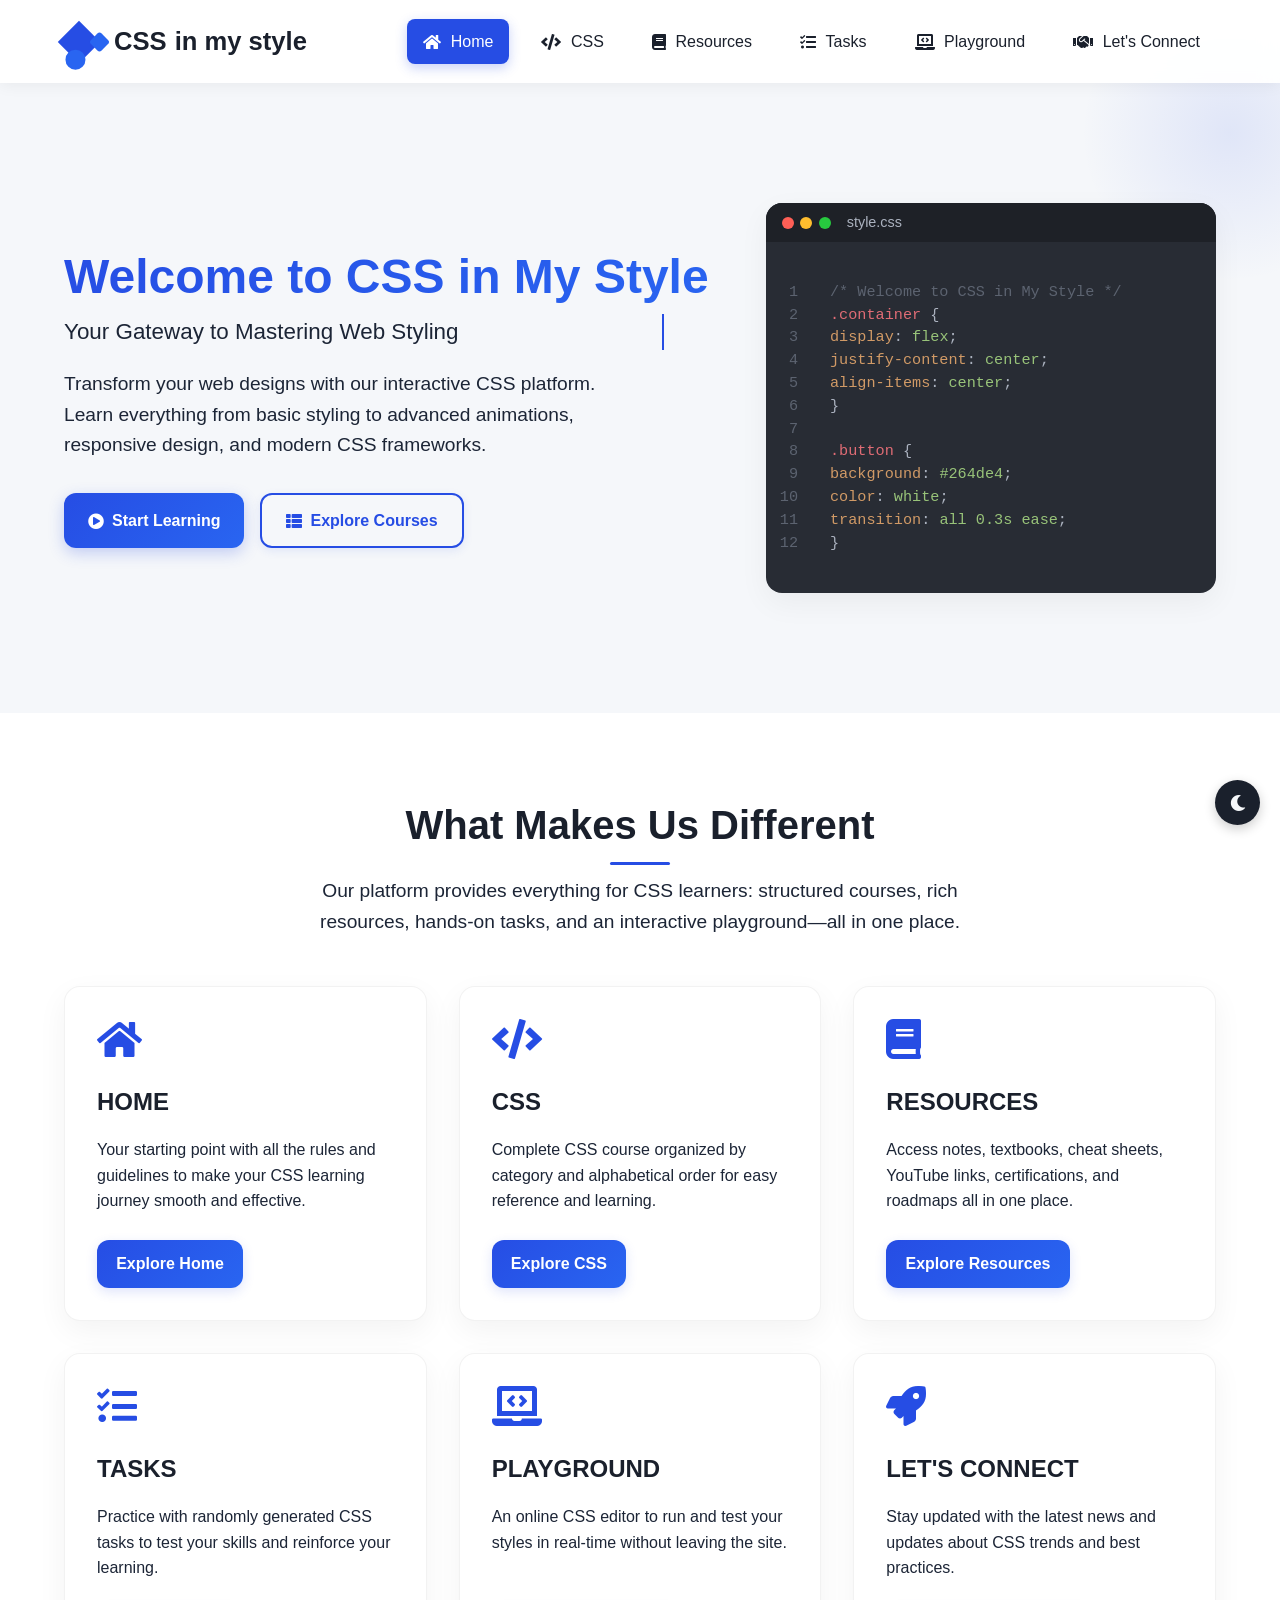
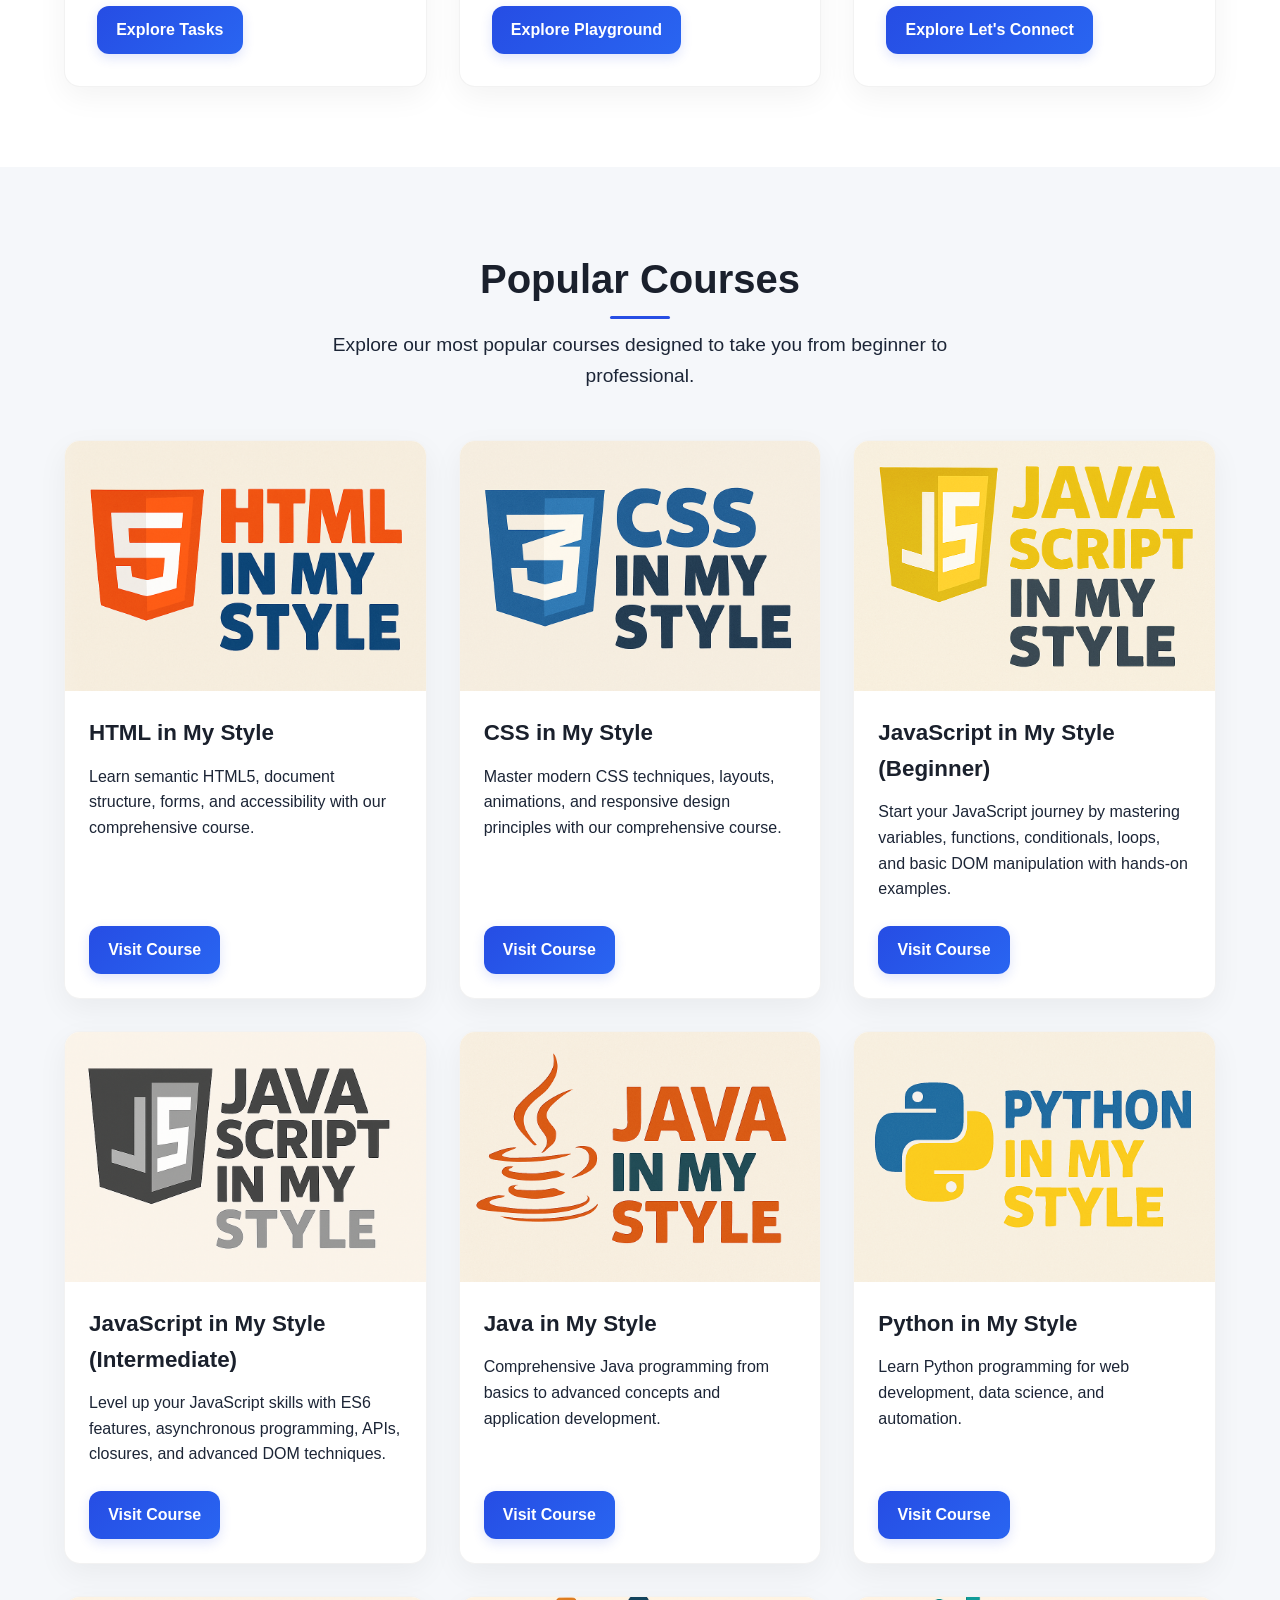
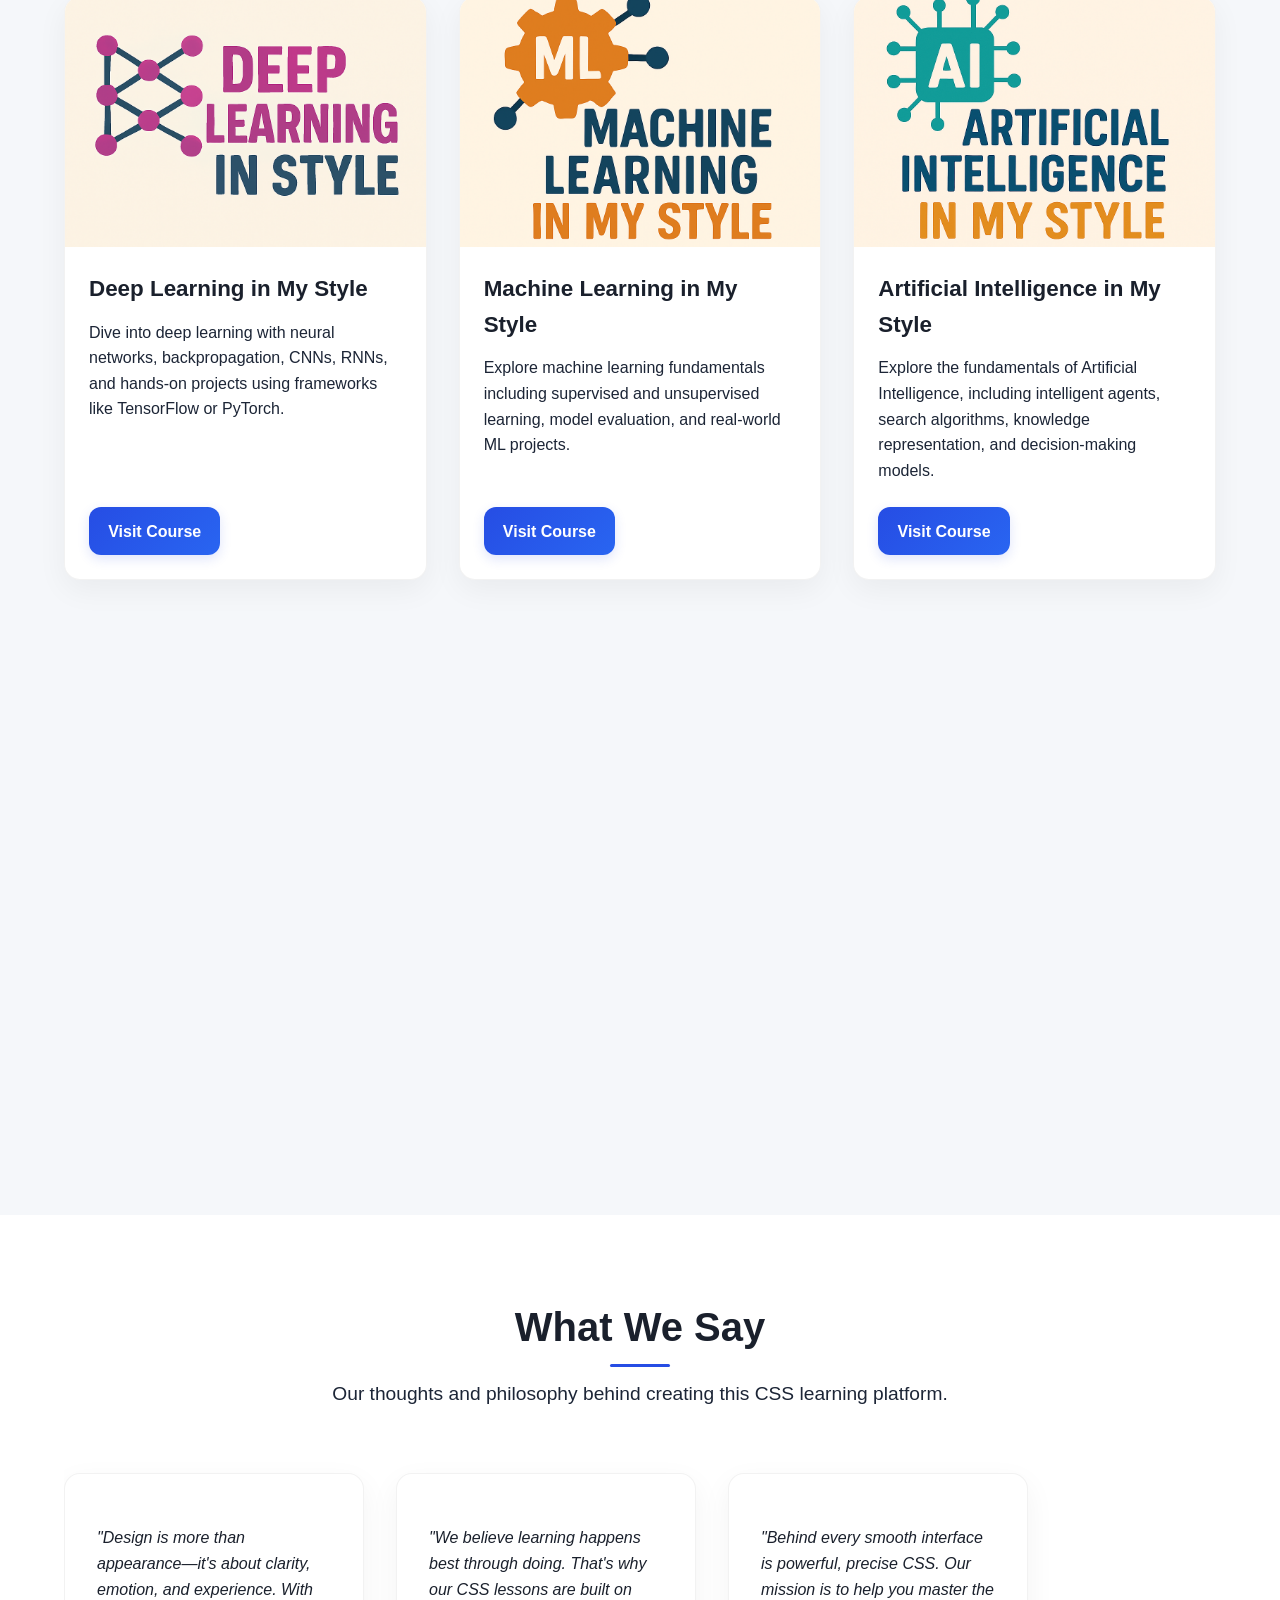
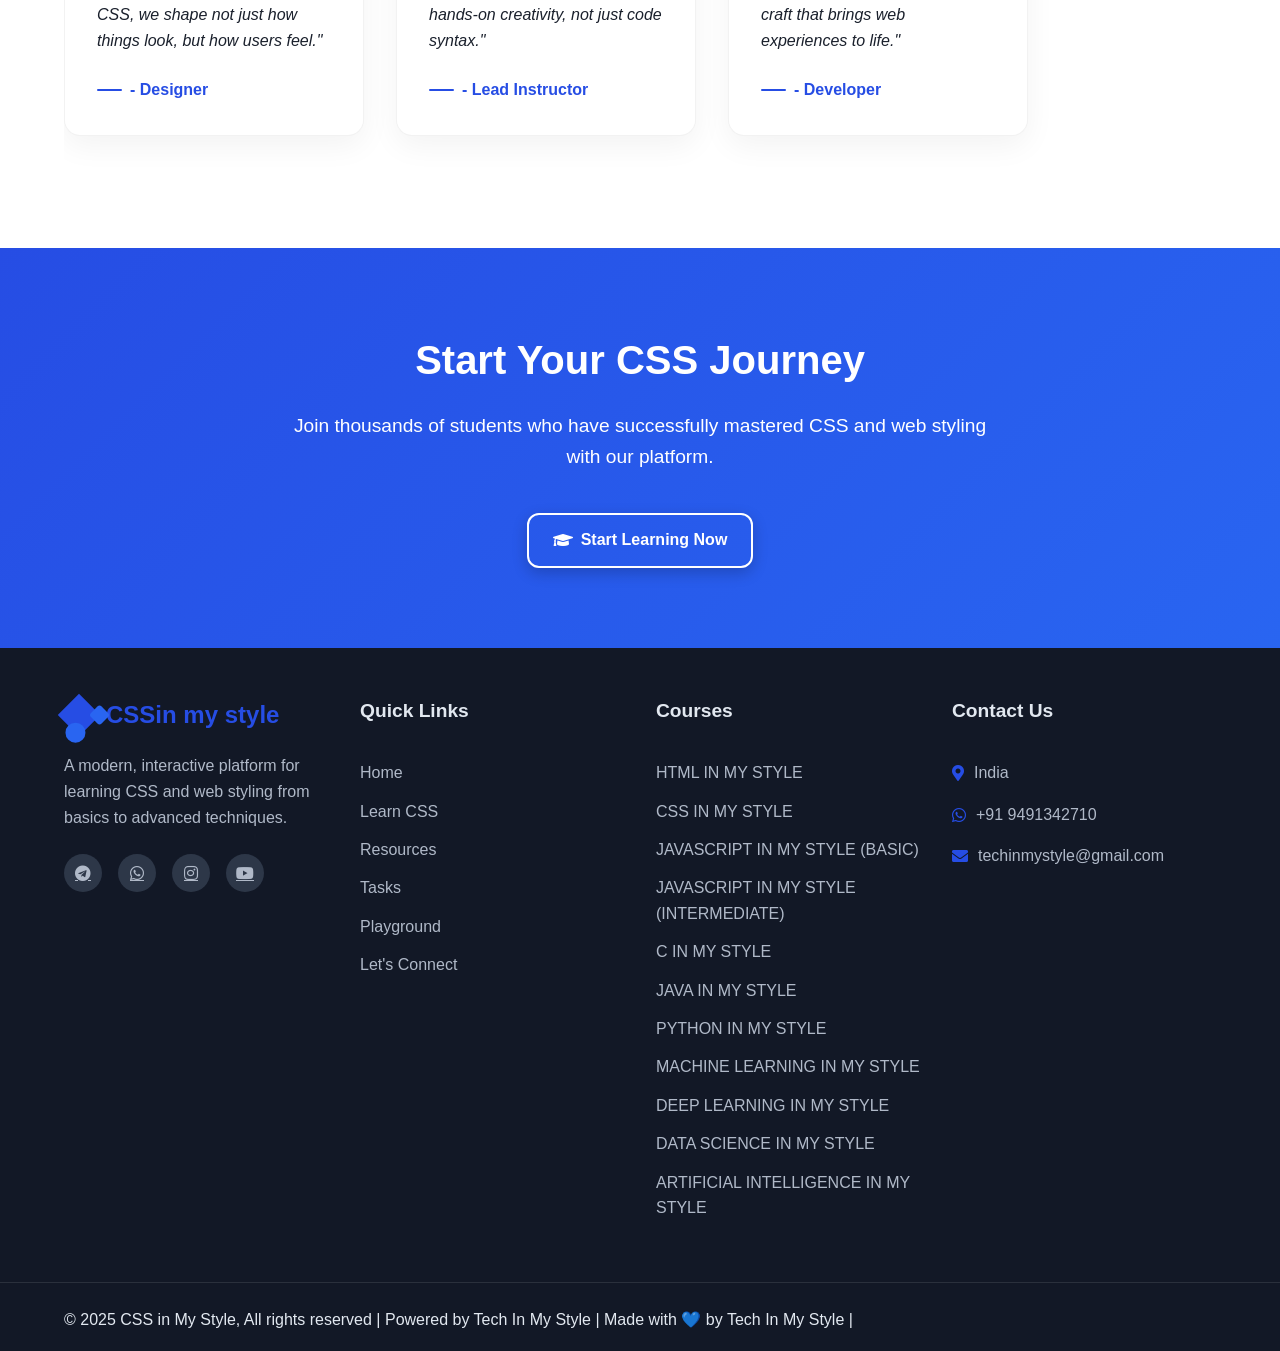
==== commit bfb1f479: "Update index.html" ====
--- a/index.html
+++ b/index.html
@@ -1284,7 +1284,7 @@
 <li><a href="css_index.html"><i class="fas fa-code"></i> CSS</a></li>
 <li><a href="css-resources.html"><i class="fas fa-book"></i> Resources</a></li>
 <li><a href="tasks-css.html"><i class="fas fa-tasks"></i> Tasks</a></li>
-<li><a href="COMPILER-CSS.html"><i class="fas fa-laptop-code"></i> Playground</a></li>
+<li><a href="COMPILER.html"><i class="fas fa-laptop-code"></i> Playground</a></li>
 <li><a href="none-css.html"><i class="fas fa-handshake"></i> Let's Connect</a></li>
 </ul>
 </nav>
@@ -1789,3 +1789,4 @@
 </script>
 </body>
 </html>
+
